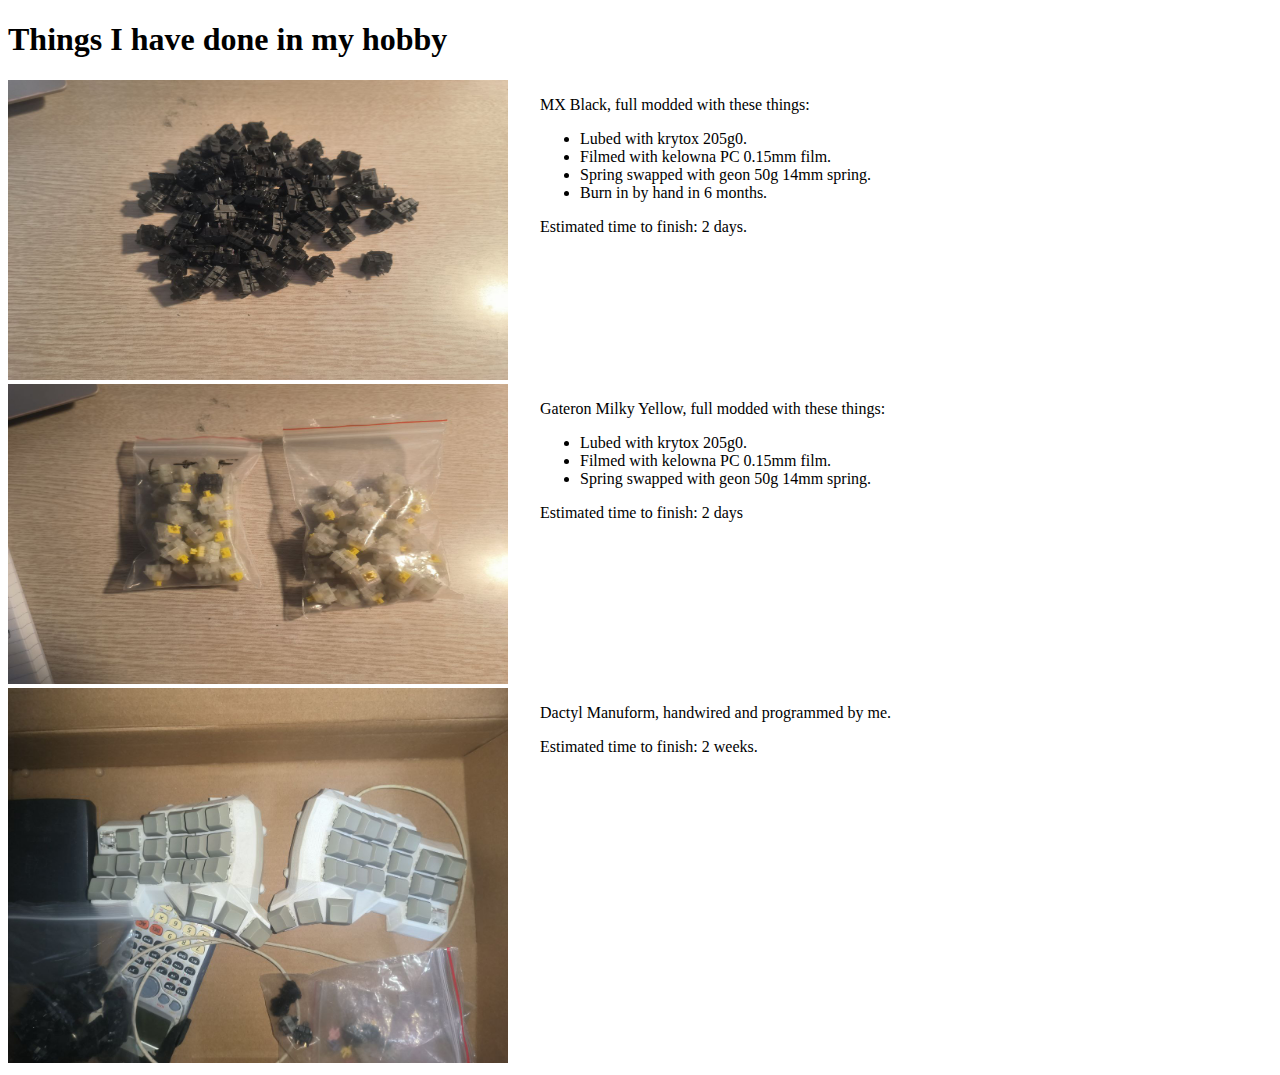
==== done things/done.html @ bda9d012 "Update the new page into index.html with title 'What I have done in my hobby' and hobbies folder for" ====
<!DOCTYPE html>
<html lang="en">
    <head>
        <meta charset="utf-8">
        <link rel="stylesheet" href="done.css">
        <title>:>>>></title>
    </head>
    <body>
        <h1>Things I have done in my hobby</h1>
        <div id="container1">
            <div>
                <img class="MXBlack" src="photo_2025-01-28_22-41-12.jpg">
            </div>
            <div>
                <p>MX Black, full modded with these things:</p>
                    <ul>
                        <li>Lubed with krytox 205g0.</li>
                        <li>Filmed with kelowna PC 0.15mm film.</li>
                        <li>Spring swapped with geon 50g 14mm spring.</li>
                        <li>Burn in by hand in 6 months.</li>
                    </ul>
                <p>Estimated time to finish: 2 days.</p>
            </div>
        </div>
        <div id="container2">
            <div>
                <img class="GateronYellow" src="photo_2025-01-28_22-41-38.jpg">
            </div>
            <div>
                <p>Gateron Milky Yellow, full modded with these things:</p>
                    <ul>
                        <li>Lubed with krytox 205g0.</li>
                        <li>Filmed with kelowna PC 0.15mm film.</li>
                        <li>Spring swapped with geon 50g 14mm spring.</li>
                    </ul>
                <p>Estimated time to finish: 2 days</p>
            </div>
        </div>
        <div id="container3">
            <div>
                <img class="Dactyl" src="photo_2025-01-28_22-58-15.jpg">
            </div>
            <div>
                <p>Dactyl Manuform, handwired and programmed by me.</p>
                <p>Estimated time to finish: 2 weeks.</p>
            </div>
        </div>
    </body>
</html>
---- done things/done.css ----
*{
    font-family: 'Times New Roman', Times, serif;
}

#container1,#container2,#container3{
    display: flex;
    flex-direction: row;
    gap: 2em
}

.MXBlack,.GateronYellow{
    width: 500px;
    height:300px;
}

.Dactyl{
    width: 500px;
}
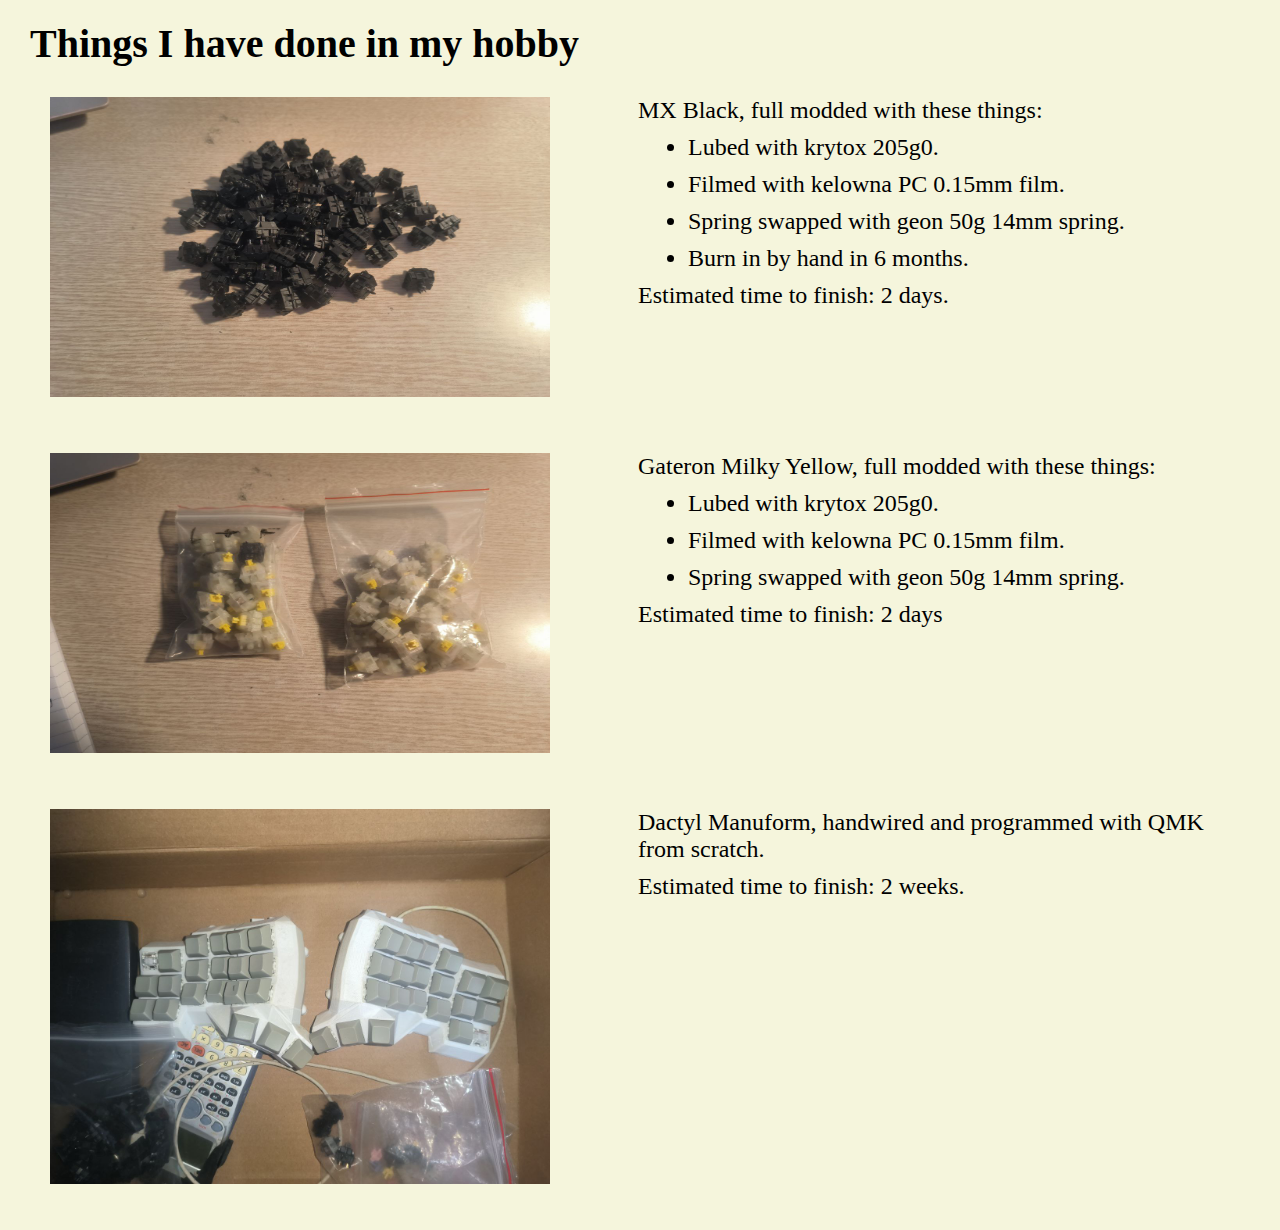
==== commit ec855535: "Modifying pages 'My hobby' and 'What I have done in my hobby' and 'index'" ====
--- a/done things/done.html
+++ b/done things/done.html
@@ -41,7 +41,7 @@
                 <img class="Dactyl" src="photo_2025-01-28_22-58-15.jpg">
             </div>
             <div>
-                <p>Dactyl Manuform, handwired and programmed by me.</p>
+                <p>Dactyl Manuform, handwired and programmed with QMK from scratch.</p>
                 <p>Estimated time to finish: 2 weeks.</p>
             </div>
         </div>
--- a/done things/done.css
+++ b/done things/done.css
@@ -1,11 +1,18 @@
 *{
     font-family: 'Times New Roman', Times, serif;
+    margin: 10px;
+    font-size: 24px;
+    background-color: beige;
+    box-sizing: border-box;
 }
-
+h1{
+    font-size: 40px;
+}
 #container1,#container2,#container3{
     display: flex;
     flex-direction: row;
-    gap: 2em
+    gap: 2em;
+    flex-basis: auto;
 }
 
 .MXBlack,.GateronYellow{
